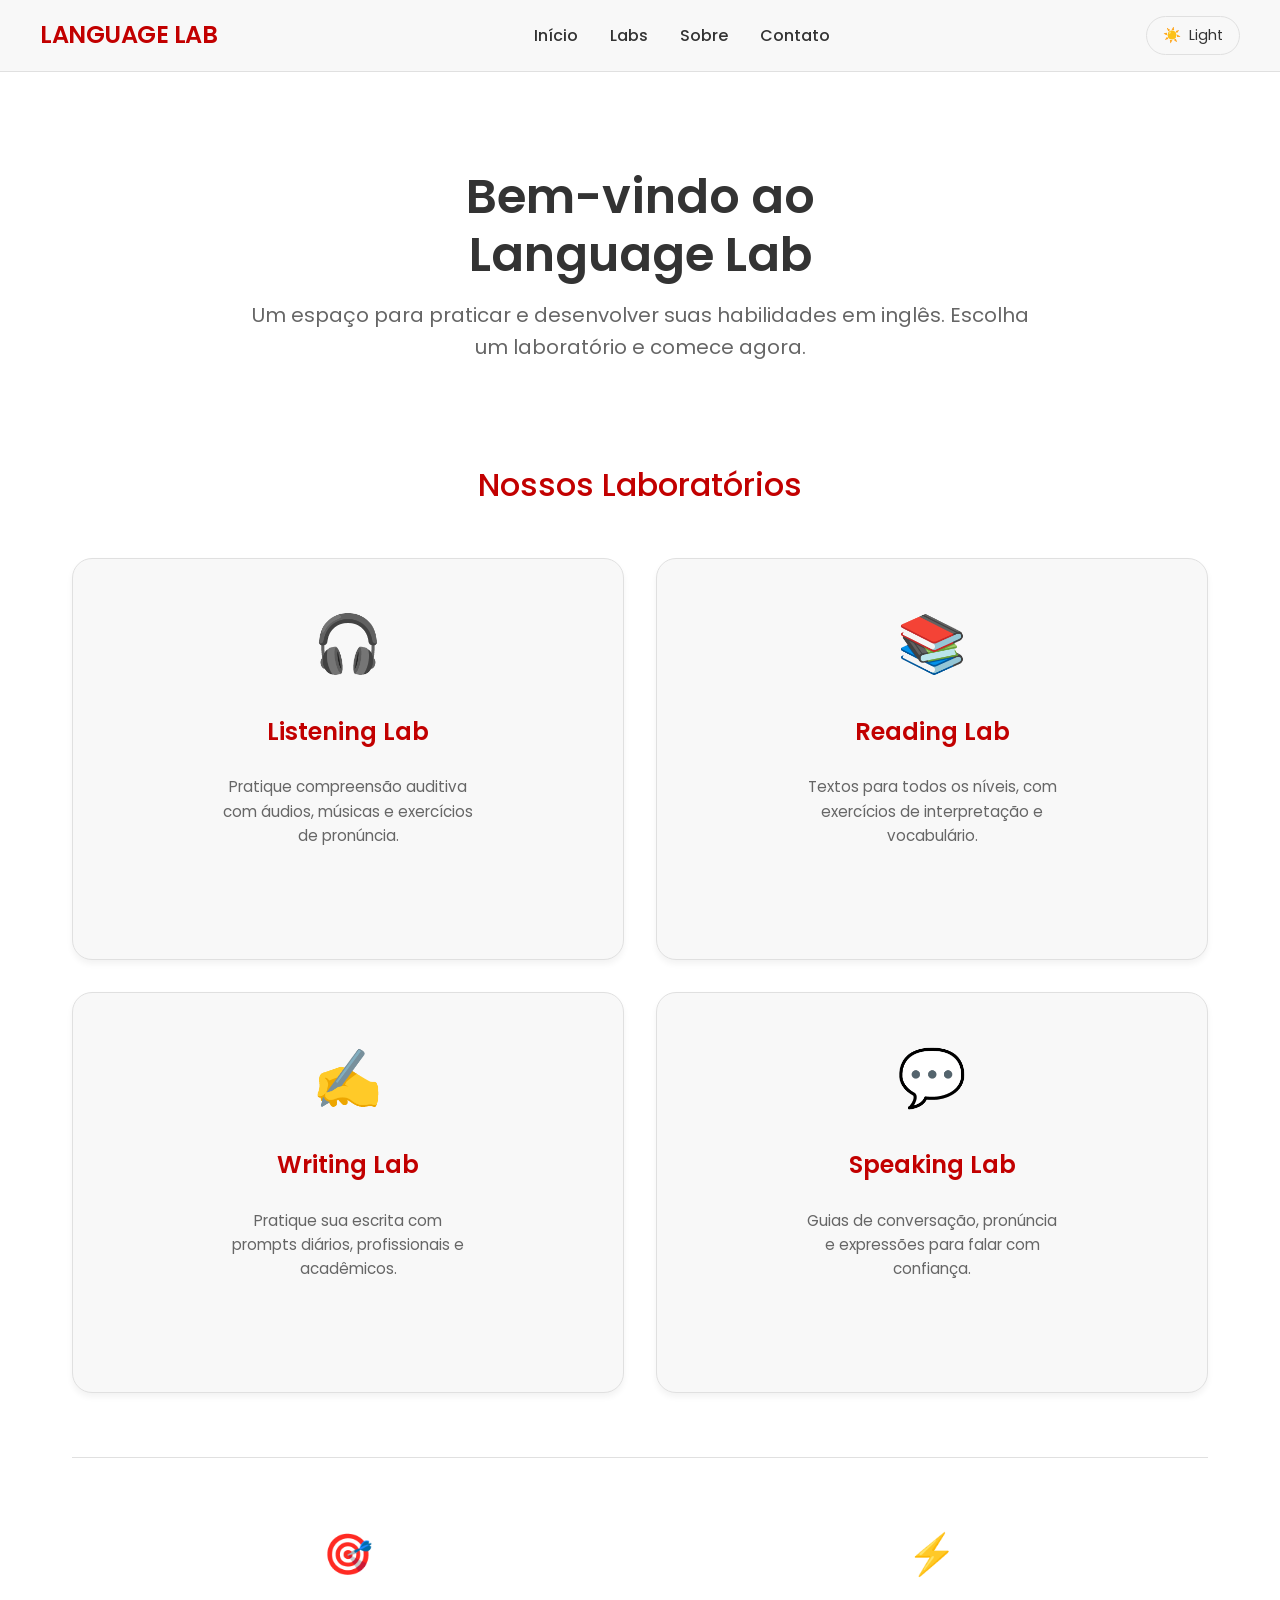
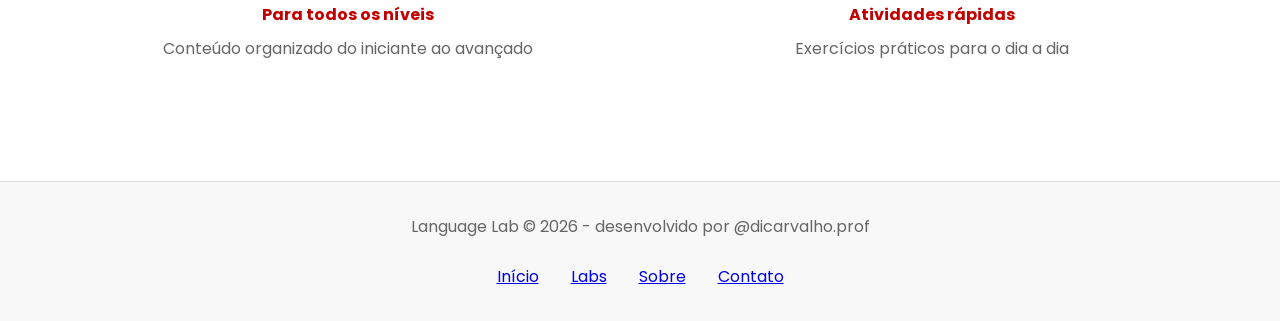
==== index.html @ 18ebef98 "index.html" ====
<!DOCTYPE html>
<html lang="pt-br">
<head>
    <meta charset="UTF-8">
    <meta name="viewport" content="width=device-width, initial-scale=1.0">
    <title>Language Lab - Home</title>
    
    <!-- Google Fonts - Poppins -->
    <link href="https://fonts.googleapis.com/css2?family=Poppins:wght@300;400;500;600;700&display=swap" rel="stylesheet">
    
    <style>
        /* ===== RESET & BASE ===== */
        * {
            margin: 0;
            padding: 0;
            box-sizing: border-box;
        }

        /* ===== LIGHT MODE (DEFAULT) ===== */
        :root {
            --primary: #c20000;
            --primary-hover: #a00000;
            --bg-primary: #ffffff;
            --bg-secondary: #f8f8f8;
            --text-primary: #333333;
            --text-secondary: #666666;
            --border: #e0e0e0;
            --card-shadow: 0 4px 6px rgba(0, 0, 0, 0.05);
            --hover-shadow: 0 10px 15px rgba(0, 0, 0, 0.1);
            --bg-secondary-rgb: 248, 248, 248;
        }

        /* ===== DARK MODE CLASS ===== */
        body.dark-mode {
            --primary: #c20000;
            --primary-hover: #a00000;
            --bg-primary: #1a1a1a;
            --bg-secondary: #2d2d2d;
            --text-primary: #ffffff;
            --text-secondary: #cccccc;
            --border: #404040;
            --card-shadow: 0 4px 6px rgba(0, 0, 0, 0.3);
            --hover-shadow: 0 10px 15px rgba(0, 0, 0, 0.4);
            --bg-secondary-rgb: 45, 45, 45;
        }

        body {
            font-family: 'Poppins', sans-serif;
            background-color: var(--bg-primary);
            color: var(--text-primary);
            line-height: 1.6;
            transition: background-color 0.3s ease, color 0.2s ease;
        }

        /* ===== TYPOGRAPHY ===== */
        h1 {
            font-size: 3rem;
            font-weight: 600;
            line-height: 1.2;
            margin-bottom: 1rem;
        }

        h2 {
            font-size: 2rem;
            color: var(--primary);
            margin-bottom: 2rem;
            font-weight: 500;
        }

        h3 {
            font-size: 1.5rem;
            margin-bottom: 0.5rem;
        }

        p {
            color: var(--text-secondary);
            margin-bottom: 1.5rem;
        }

        /* ===== LAYOUT ===== */
        .container {
            max-width: 1200px;
            margin: 0 auto;
            padding: 2rem;
        }

        /* Hero Section */
        .hero {
            text-align: center;
            padding: 4rem 0;
            max-width: 800px;
            margin: 0 auto;
        }

        .hero p {
            font-size: 1.25rem;
            margin-bottom: 2rem;
        }

        /* Labs Grid */
        .labs-grid {
            display: grid;
            grid-template-columns: repeat(2, 1fr);
            gap: 2rem;
            margin: 3rem 0;
        }

        /* Lab Card Buttons */
        .lab-card {
            background: var(--bg-secondary);
            border-radius: 20px;
            padding: 2.5rem 2rem;
            text-align: center;
            cursor: pointer;
            transition: all 0.3s cubic-bezier(0.4, 0, 0.2, 1);
            border: 1px solid var(--border);
            box-shadow: var(--card-shadow);
            display: flex;
            flex-direction: column;
            align-items: center;
            gap: 1rem;
        }

        .lab-card:hover {
            transform: translateY(-8px);
            box-shadow: var(--hover-shadow);
            border-color: var(--primary);
        }

        .lab-icon {
            font-size: 3.5rem;
            margin-bottom: 0.5rem;
        }

        .lab-card h3 {
            color: var(--primary);
            font-weight: 600;
        }

        .lab-card p {
            font-size: 0.95rem;
            margin-bottom: 1rem;
            max-width: 250px;
        }

        .lab-arrow {
            color: var(--primary);
            font-size: 1.5rem;
            opacity: 0;
            transform: translateX(-10px);
            transition: all 0.3s ease;
        }

        .lab-card:hover .lab-arrow {
            opacity: 1;
            transform: translateX(0);
        }

        /* Feature Section */
        .features {
            display: grid;
            grid-template-columns: repeat(2, 1fr);
            gap: 2rem;
            margin-top: 4rem;
            padding-top: 4rem;
            border-top: 1px solid var(--border);
        }

        .feature {
            text-align: center;
        }

        .feature-icon {
            font-size: 2.5rem;
            margin-bottom: 1rem;
        }

        .feature h4 {
            color: var(--primary);
            margin-bottom: 0.5rem;
        }

        /* ===== NAVIGATION ===== */
        .navbar {
            background: var(--bg-secondary);
            padding: 1rem 2rem;
            border-bottom: 1px solid var(--border);
            position: sticky;
            top: 0;
            z-index: 100;
            backdrop-filter: blur(10px);
            background-color: rgba(var(--bg-secondary-rgb), 0.9);
        }

        .nav-content {
            display: flex;
            justify-content: space-between;
            align-items: center;
            max-width: 1200px;
            margin: 0 auto;
        }

        .logo {
            font-weight: 600;
            color: var(--primary);
            font-size: 1.5rem;
            letter-spacing: -0.5px;
        }

        .nav-links {
            display: flex;
            gap: 2rem;
            list-style: none;
        }

        .nav-links a {
            color: var(--text-primary);
            font-weight: 500;
            text-decoration: none;  /* Remove qualquer sublinhado */
        }

        .nav-links a:hover {
            color: var(--primary);  /* Muda a cor no hover, sem sublinhado */
        }

        /* ===== THEME TOGGLE ===== */
        .theme-toggle {
            background: var(--bg-secondary);
            border: 1px solid var(--border);
            border-radius: 30px;
            padding: 0.5rem 1rem;
            cursor: pointer;
            display: flex;
            align-items: center;
            gap: 0.5rem;
            color: var(--text-primary);
            font-family: 'Poppins', sans-serif;
            font-size: 0.9rem;
        }

        .theme-toggle:hover {
            background: var(--border);
        }

        /* ===== ANIMATIONS ===== */
        @keyframes fadeIn {
            from {
                opacity: 0;
                transform: translateY(20px);
            }
            to {
                opacity: 1;
                transform: translateY(0);
            }
        }

        .fade-in {
            animation: fadeIn 0.6s ease forwards;
        }

        .stagger > * {
            opacity: 0;
            animation: fadeIn 0.5s ease forwards;
        }

        .stagger > *:nth-child(1) { animation-delay: 0.1s; }
        .stagger > *:nth-child(2) { animation-delay: 0.2s; }
        .stagger > *:nth-child(3) { animation-delay: 0.3s; }
        .stagger > *:nth-child(4) { animation-delay: 0.4s; }

        /* ===== RESPONSIVE ===== */
        @media (max-width: 768px) {
            h1 { font-size: 2.5rem; }
            
            .container {
                padding: 1rem;
            }
            
            .hero {
                padding: 2rem 0;
            }
            
            .labs-grid {
                grid-template-columns: 1fr;
                gap: 1rem;
            }
            
            .features {
                grid-template-columns: 1fr;
                gap: 2rem;
            }
            
            .nav-links {
                display: none;
            }
        }

        @media (max-width: 480px) {
            h1 { font-size: 2rem; }
            
            .lab-card {
                padding: 2rem 1.5rem;
            }
        }
    </style>
</head>
<body>
    <!-- Navigation Bar -->
    <nav class="navbar">
        <div class="nav-content">
            <div class="logo">LANGUAGE LAB</div>
            
            <ul class="nav-links">
                <li><a href="#" class="active">Início</a></li>
                <li><a href="#">Labs</a></li>
                <li><a href="#">Sobre</a></li>
                <li><a href="#">Contato</a></li>
            </ul>
            
            <!-- Dark mode toggle -->
            <button class="theme-toggle" id="themeToggle">
                <span id="themeIcon">☀️</span> 
                <span id="themeText">Light</span>
            </button>
        </div>
    </nav>

    <!-- Main Content -->
    <main class="container">
        <!-- Hero Section -->
        <div class="hero fade-in">
            <h1>Bem-vindo ao<br>Language Lab</h1>
            <p>Um espaço para praticar e desenvolver suas habilidades em inglês. Escolha um laboratório e comece agora.</p>
        </div>

        <!-- Labs Grid -->
        <h2 class="fade-in" style="text-align: center;">Nossos Laboratórios</h2>
        
        <div class="labs-grid stagger">
            <!-- Listening Lab Card -->
            <div class="lab-card" onclick="window.location.href='#';">
                <div class="lab-icon">🎧</div>
                <h3>Listening Lab</h3>
                <p>Pratique compreensão auditiva com áudios, músicas e exercícios de pronúncia.</p>
                <div class="lab-arrow">→</div>
            </div>

            <!-- Reading Lab Card -->
            <div class="lab-card" onclick="window.location.href='#';">
                <div class="lab-icon">📚</div>
                <h3>Reading Lab</h3>
                <p>Textos para todos os níveis, com exercícios de interpretação e vocabulário.</p>
                <div class="lab-arrow">→</div>
            </div>

            <!-- Writing Lab Card -->
            <div class="lab-card" onclick="window.location.href='#';">
                <div class="lab-icon">✍️</div>
                <h3>Writing Lab</h3>
                <p>Pratique sua escrita com prompts diários, profissionais e acadêmicos.</p>
                <div class="lab-arrow">→</div>
            </div>

            <!-- Speaking Lab Card -->
            <div class="lab-card" onclick="window.location.href='#';">
                <div class="lab-icon">💬</div>
                <h3>Speaking Lab</h3>
                <p>Guias de conversação, pronúncia e expressões para falar com confiança.</p>
                <div class="lab-arrow">→</div>
            </div>
        </div>

        <!-- Features Section -->
        <div class="features">
            <div class="feature">
                <div class="feature-icon">🎯</div>
                <h4>Para todos os níveis</h4>
                <p>Conteúdo organizado do iniciante ao avançado</p>
            </div>
            
            <div class="feature">
                <div class="feature-icon">⚡</div>
                <h4>Atividades rápidas</h4>
                <p>Exercícios práticos para o dia a dia</p>
            </div>
        </div>
    </main>

    <!-- Footer -->
    <footer style="margin-top: 4rem; padding: 2rem; background: var(--bg-secondary); border-top: 1px solid var(--border);">
        <div style="max-width: 1200px; margin: 0 auto; text-align: center; color: var(--text-secondary);">
            <p>Language Lab © 2026 - desenvolvido por @dicarvalho.prof</p>
            <div style="display: flex; gap: 2rem; justify-content: center; margin-top: 1rem; flex-wrap: wrap;">
                <a href="#">Início</a>
                <a href="#">Labs</a>
                <a href="#">Sobre</a>
                <a href="#">Contato</a>
            </div>
        </div>
    </footer>

    <!-- Script for dark mode -->
    <script>
        const themeToggle = document.getElementById('themeToggle');
        const themeIcon = document.getElementById('themeIcon');
        const themeText = document.getElementById('themeText');
        
        // Check for saved preference
        const savedMode = localStorage.getItem('darkMode');
        
        if (savedMode === 'true') {
            document.body.classList.add('dark-mode');
            themeIcon.textContent = '🌙';
            themeText.textContent = 'Dark';
        } else {
            document.body.classList.remove('dark-mode');
            themeIcon.textContent = '☀️';
            themeText.textContent = 'Light';
        }
        
        // Toggle function
        themeToggle.addEventListener('click', function() {
            document.body.classList.toggle('dark-mode');
            const isDarkMode = document.body.classList.contains('dark-mode');
            
            if (isDarkMode) {
                themeIcon.textContent = '🌙';
                themeText.textContent = 'Dark';
            } else {
                themeIcon.textContent = '☀️';
                themeText.textContent = 'Light';
            }
            
            localStorage.setItem('darkMode', isDarkMode);
        });
    </script>
</body>
</html>
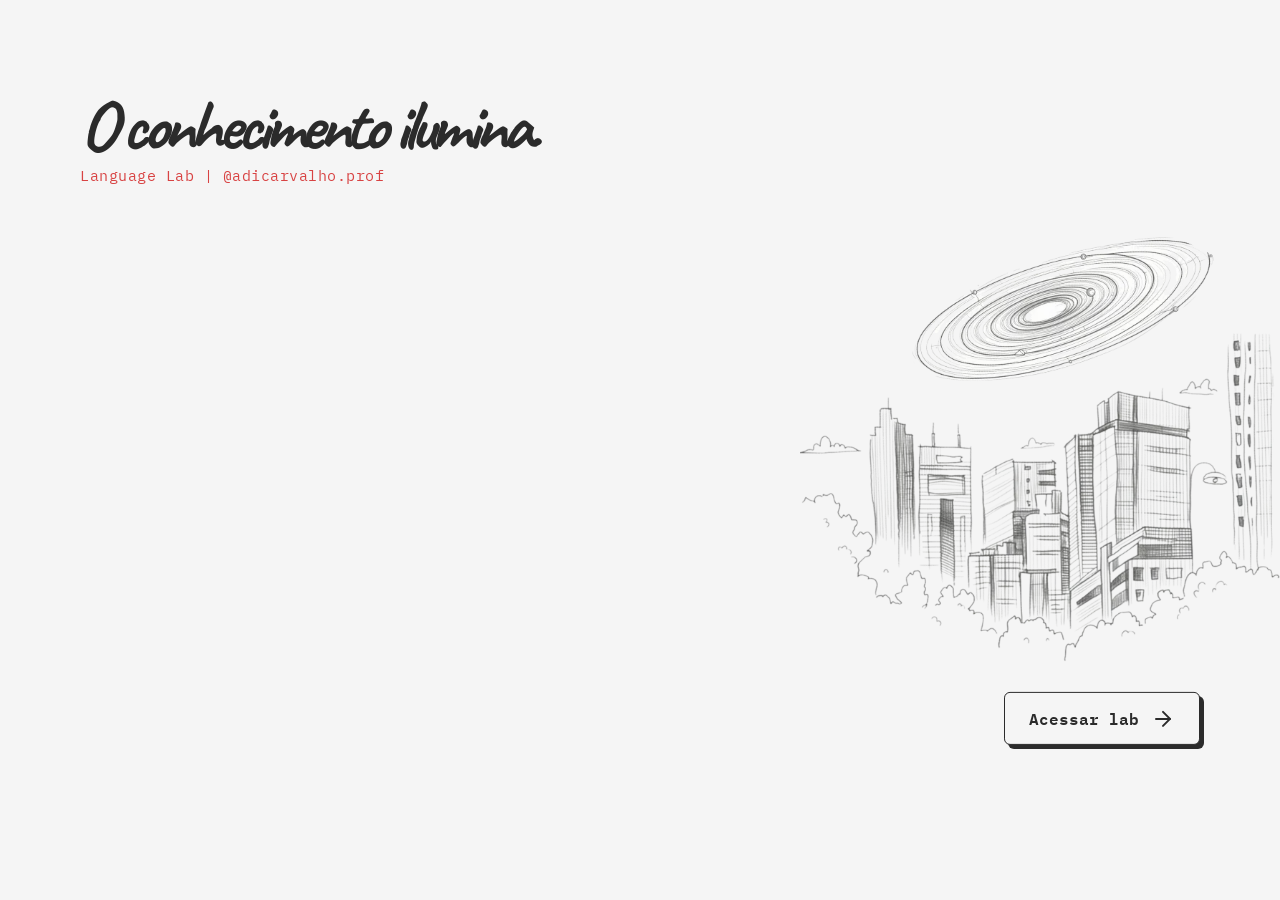
==== commit c87baaf1: "Create index.html" ====
--- a/index.html
+++ b/index.html
@@ -1,437 +1,260 @@
 <!DOCTYPE html>
-<html lang="pt-br">
+<html lang="pt-BR">
 <head>
     <meta charset="UTF-8">
-    <meta name="viewport" content="width=device-width, initial-scale=1.0">
-    <title>Language Lab - Home</title>
-    
-    <!-- Google Fonts - Poppins -->
-    <link href="https://fonts.googleapis.com/css2?family=Poppins:wght@300;400;500;600;700&display=swap" rel="stylesheet">
-    
+    <meta name="viewport" content="width=device-width, initial-scale=1.0, user-scalable=no">
+    <title>Language Lab</title>
     <style>
-        /* ===== RESET & BASE ===== */
+        @import url('https://fonts.googleapis.com/css2?family=Caveat:wght@600;700&family=IBM+Plex+Mono:wght@400;600&display=swap');
+
         * {
             margin: 0;
             padding: 0;
             box-sizing: border-box;
-        }
-
-        /* ===== LIGHT MODE (DEFAULT) ===== */
-        :root {
-            --primary: #c20000;
-            --primary-hover: #a00000;
-            --bg-primary: #ffffff;
-            --bg-secondary: #f8f8f8;
-            --text-primary: #333333;
-            --text-secondary: #666666;
-            --border: #e0e0e0;
-            --card-shadow: 0 4px 6px rgba(0, 0, 0, 0.05);
-            --hover-shadow: 0 10px 15px rgba(0, 0, 0, 0.1);
-            --bg-secondary-rgb: 248, 248, 248;
-        }
-
-        /* ===== DARK MODE CLASS ===== */
-        body.dark-mode {
-            --primary: #c20000;
-            --primary-hover: #a00000;
-            --bg-primary: #1a1a1a;
-            --bg-secondary: #2d2d2d;
-            --text-primary: #ffffff;
-            --text-secondary: #cccccc;
-            --border: #404040;
-            --card-shadow: 0 4px 6px rgba(0, 0, 0, 0.3);
-            --hover-shadow: 0 10px 15px rgba(0, 0, 0, 0.4);
-            --bg-secondary-rgb: 45, 45, 45;
+            user-select: none;
+        }
+
+        html, body {
+            height: 100%;
         }
 
         body {
-            font-family: 'Poppins', sans-serif;
-            background-color: var(--bg-primary);
-            color: var(--text-primary);
-            line-height: 1.6;
-            transition: background-color 0.3s ease, color 0.2s ease;
-        }
-
-        /* ===== TYPOGRAPHY ===== */
-        h1 {
-            font-size: 3rem;
-            font-weight: 600;
-            line-height: 1.2;
-            margin-bottom: 1rem;
-        }
-
-        h2 {
-            font-size: 2rem;
-            color: var(--primary);
-            margin-bottom: 2rem;
-            font-weight: 500;
-        }
-
-        h3 {
-            font-size: 1.5rem;
-            margin-bottom: 0.5rem;
-        }
-
-        p {
-            color: var(--text-secondary);
-            margin-bottom: 1.5rem;
-        }
-
-        /* ===== LAYOUT ===== */
+            background-color: #f5f5f5;
+            font-family: 'IBM Plex Mono', monospace;
+            overflow: hidden;
+        }
+
         .container {
+            position: relative;
+            width: 100%;
+            height: 100%;
             max-width: 1200px;
             margin: 0 auto;
-            padding: 2rem;
-        }
-
-        /* Hero Section */
-        .hero {
-            text-align: center;
-            padding: 4rem 0;
-            max-width: 800px;
-            margin: 0 auto;
-        }
-
-        .hero p {
-            font-size: 1.25rem;
-            margin-bottom: 2rem;
-        }
-
-        /* Labs Grid */
-        .labs-grid {
-            display: grid;
-            grid-template-columns: repeat(2, 1fr);
-            gap: 2rem;
-            margin: 3rem 0;
-        }
-
-        /* Lab Card Buttons */
-        .lab-card {
-            background: var(--bg-secondary);
-            border-radius: 20px;
-            padding: 2.5rem 2rem;
-            text-align: center;
+        }
+
+        /* ===== TEXTOS DO TOPO ===== */
+        .header-text {
+            position: absolute;
+            top: 90px;
+            left: 40px;
+            display: flex;
+            flex-direction: column;
+            gap: 4px;
+            z-index: 10;
+        }
+
+        .title {
+            font-family: 'Caveat', cursive;
+            font-size: 72px;
+            font-weight: 700;
+            color: #2b2b2b;
+            line-height: 1;
+            white-space: nowrap;
+            letter-spacing: -0.08em;
+            margin-right: -0.08em;
+        }
+
+        .subtitle {
+            font-family: 'IBM Plex Mono', monospace;
+            font-size: 15px;
+            color: #d84343;
+            letter-spacing: 0.5px;
+        }
+
+        /* ===== LADO ESQUERDO: VÍDEO ===== */
+        .left-side {
+            position: absolute;
+            top: 220px;
+            left: 40px;
+            bottom: 40px;
+            width: 420px;
+            display: flex;
+            align-items: center;
+        }
+
+        .video-wrapper {
+            width: 100%;
+        }
+
+        .video-wrapper video {
+            width: 100%;
+            height: auto;
+            display: block;
+            border-radius: 12px;
+        }
+
+        /* ===== LADO DIREITO: CIDADE + BOTÃO ===== */
+        .right-side {
+            position: absolute;
+            top: 50%;
+            right: -40px;
+            transform: translateY(-50%);
+            display: flex;
+            flex-direction: column;
+            align-items: flex-end;
+            z-index: 5;
+        }
+
+        .city-image {
+            width: 480px;
+            margin-bottom: 30px;
+            margin-right: 0;
+        }
+
+        .city-image img {
+            width: 100%;
+            height: auto;
+            display: block;
+        }
+
+        /* ===== BOTÃO FÍSICO ===== */
+        .action-btn {
+            background: #f5f5f5;
+            border: 1px solid #2b2b2b;
+            color: #2b2b2b;
+            font-family: 'IBM Plex Mono', monospace;
+            font-size: 16px;
+            font-weight: 600;
+            padding: 12px 24px;
+            border-radius: 6px;
             cursor: pointer;
-            transition: all 0.3s cubic-bezier(0.4, 0, 0.2, 1);
-            border: 1px solid var(--border);
-            box-shadow: var(--card-shadow);
-            display: flex;
-            flex-direction: column;
+            display: flex;
             align-items: center;
-            gap: 1rem;
-        }
-
-        .lab-card:hover {
-            transform: translateY(-8px);
-            box-shadow: var(--hover-shadow);
-            border-color: var(--primary);
-        }
-
-        .lab-icon {
-            font-size: 3.5rem;
-            margin-bottom: 0.5rem;
-        }
-
-        .lab-card h3 {
-            color: var(--primary);
-            font-weight: 600;
-        }
-
-        .lab-card p {
-            font-size: 0.95rem;
-            margin-bottom: 1rem;
-            max-width: 250px;
-        }
-
-        .lab-arrow {
-            color: var(--primary);
-            font-size: 1.5rem;
+            gap: 12px;
+            margin-right: 80px;
+            box-shadow: 4px 4px 0px #2b2b2b; 
+            transition: transform 0.1s ease, box-shadow 0.1s ease, background-color 0.1s ease;
+        }
+
+        .action-btn:hover,
+        .action-btn:active {
+            transform: translate(4px, 4px);
+            box-shadow: 0px 0px 0px #2b2b2b;
+            background-color: #ebebeb;
+        }
+
+        .action-btn svg {
+            width: 24px;
+            height: 24px;
+        }
+
+        /* ===== ANIMAÇÕES ===== */
+        .fade-in-up {
             opacity: 0;
-            transform: translateX(-10px);
-            transition: all 0.3s ease;
-        }
-
-        .lab-card:hover .lab-arrow {
+            transform: translateY(30px);
+            transition: opacity 1.2s ease-out, transform 1.2s ease-out;
+        }
+
+        .fade-in-up.visible {
             opacity: 1;
-            transform: translateX(0);
-        }
-
-        /* Feature Section */
-        .features {
-            display: grid;
-            grid-template-columns: repeat(2, 1fr);
-            gap: 2rem;
-            margin-top: 4rem;
-            padding-top: 4rem;
-            border-top: 1px solid var(--border);
-        }
-
-        .feature {
-            text-align: center;
-        }
-
-        .feature-icon {
-            font-size: 2.5rem;
-            margin-bottom: 1rem;
-        }
-
-        .feature h4 {
-            color: var(--primary);
-            margin-bottom: 0.5rem;
-        }
-
-        /* ===== NAVIGATION ===== */
-        .navbar {
-            background: var(--bg-secondary);
-            padding: 1rem 2rem;
-            border-bottom: 1px solid var(--border);
-            position: sticky;
-            top: 0;
-            z-index: 100;
-            backdrop-filter: blur(10px);
-            background-color: rgba(var(--bg-secondary-rgb), 0.9);
-        }
-
-        .nav-content {
-            display: flex;
-            justify-content: space-between;
-            align-items: center;
-            max-width: 1200px;
-            margin: 0 auto;
-        }
-
-        .logo {
-            font-weight: 600;
-            color: var(--primary);
-            font-size: 1.5rem;
-            letter-spacing: -0.5px;
-        }
-
-        .nav-links {
-            display: flex;
-            gap: 2rem;
-            list-style: none;
-        }
-
-        .nav-links a {
-            color: var(--text-primary);
-            font-weight: 500;
-            text-decoration: none;  /* Remove qualquer sublinhado */
-        }
-
-        .nav-links a:hover {
-            color: var(--primary);  /* Muda a cor no hover, sem sublinhado */
-        }
-
-        /* ===== THEME TOGGLE ===== */
-        .theme-toggle {
-            background: var(--bg-secondary);
-            border: 1px solid var(--border);
-            border-radius: 30px;
-            padding: 0.5rem 1rem;
-            cursor: pointer;
-            display: flex;
-            align-items: center;
-            gap: 0.5rem;
-            color: var(--text-primary);
-            font-family: 'Poppins', sans-serif;
-            font-size: 0.9rem;
-        }
-
-        .theme-toggle:hover {
-            background: var(--border);
-        }
-
-        /* ===== ANIMATIONS ===== */
-        @keyframes fadeIn {
-            from {
-                opacity: 0;
-                transform: translateY(20px);
-            }
-            to {
-                opacity: 1;
+            transform: translateY(0);
+        }
+
+        .right-side.fade-in-up {
+            transform: translateY(-40%);
+        }
+        .right-side.fade-in-up.visible {
+            transform: translateY(-50%);
+        }
+
+        .delay-1 { transition-delay: 0.2s; }
+        .delay-2 { transition-delay: 0.8s; }
+        .delay-3 { transition-delay: 1.4s; }
+        .delay-4 { transition-delay: 1.8s; }
+
+        /* ===== MEDIA QUERIES (MOBILE) ===== */
+        @media (max-width: 900px) {
+            .header-text {
+                top: 40px;
+                left: 20px;
+            }
+            .title {
+                font-size: 42px;
+            }
+            .subtitle {
+                font-size: 12px;
+            }
+
+            .left-side {
+                top: 140px;
+                left: 20px;
+                width: 240px;
+                bottom: auto;
+            }
+
+            .right-side {
+                right: -20px;
+                top: auto;
+                bottom: 40px;
+                transform: none;
+            }
+            .right-side.fade-in-up {
+                transform: translateY(30px);
+            }
+            .right-side.fade-in-up.visible {
                 transform: translateY(0);
             }
-        }
-
-        .fade-in {
-            animation: fadeIn 0.6s ease forwards;
-        }
-
-        .stagger > * {
-            opacity: 0;
-            animation: fadeIn 0.5s ease forwards;
-        }
-
-        .stagger > *:nth-child(1) { animation-delay: 0.1s; }
-        .stagger > *:nth-child(2) { animation-delay: 0.2s; }
-        .stagger > *:nth-child(3) { animation-delay: 0.3s; }
-        .stagger > *:nth-child(4) { animation-delay: 0.4s; }
-
-        /* ===== RESPONSIVE ===== */
-        @media (max-width: 768px) {
-            h1 { font-size: 2.5rem; }
             
-            .container {
-                padding: 1rem;
-            }
-            
-            .hero {
-                padding: 2rem 0;
-            }
-            
-            .labs-grid {
-                grid-template-columns: 1fr;
-                gap: 1rem;
-            }
-            
-            .features {
-                grid-template-columns: 1fr;
-                gap: 2rem;
-            }
-            
-            .nav-links {
-                display: none;
-            }
-        }
-
-        @media (max-width: 480px) {
-            h1 { font-size: 2rem; }
-            
-            .lab-card {
-                padding: 2rem 1.5rem;
+            .city-image {
+                width: 280px;
+                margin-bottom: 15px;
+            }
+
+            .action-btn {
+                margin-right: 40px;
+                padding: 10px 18px;
+                font-size: 14px;
+                box-shadow: 3px 3px 0px #2b2b2b;
+            }
+            .action-btn:hover, .action-btn:active {
+                transform: translate(3px, 3px);
             }
         }
     </style>
 </head>
 <body>
-    <!-- Navigation Bar -->
-    <nav class="navbar">
-        <div class="nav-content">
-            <div class="logo">LANGUAGE LAB</div>
+
+    <div class="container">
+        
+        <div class="header-text">
+            <h1 class="title fade-in-up delay-1">O conhecimento ilumina.</h1>
+            <p class="subtitle fade-in-up delay-1">Language Lab | @adicarvalho.prof</p>
+        </div>
+
+        <div class="left-side fade-in-up delay-3">
+            <div class="video-wrapper">
+                <!-- Mudei para .mp4. O código de autoplay e não-loop continua o mesmo -->
+                <video id="marsVideo" src="assets/marsvideo.mp4" autoplay muted playsinline></video>
+            </div>
+        </div>
+
+        <div class="right-side fade-in-up delay-2">
+            <div class="city-image">
+                <img src="assets/opening.webp" alt="Cidade Ilustrada">
+            </div>
             
-            <ul class="nav-links">
-                <li><a href="#" class="active">Início</a></li>
-                <li><a href="#">Labs</a></li>
-                <li><a href="#">Sobre</a></li>
-                <li><a href="#">Contato</a></li>
-            </ul>
-            
-            <!-- Dark mode toggle -->
-            <button class="theme-toggle" id="themeToggle">
-                <span id="themeIcon">☀️</span> 
-                <span id="themeText">Light</span>
+            <button class="action-btn fade-in-up delay-4">
+                Acessar lab
+                <svg viewBox="0 0 24 24" fill="none" stroke="currentColor" stroke-width="2" stroke-linecap="round" stroke-linejoin="round">
+                    <line x1="5" y1="12" x2="19" y2="12"></line>
+                    <polyline points="12 5 19 12 12 19"></polyline>
+                </svg>
             </button>
         </div>
-    </nav>
-
-    <!-- Main Content -->
-    <main class="container">
-        <!-- Hero Section -->
-        <div class="hero fade-in">
-            <h1>Bem-vindo ao<br>Language Lab</h1>
-            <p>Um espaço para praticar e desenvolver suas habilidades em inglês. Escolha um laboratório e comece agora.</p>
-        </div>
-
-        <!-- Labs Grid -->
-        <h2 class="fade-in" style="text-align: center;">Nossos Laboratórios</h2>
-        
-        <div class="labs-grid stagger">
-            <!-- Listening Lab Card -->
-            <div class="lab-card" onclick="window.location.href='#';">
-                <div class="lab-icon">🎧</div>
-                <h3>Listening Lab</h3>
-                <p>Pratique compreensão auditiva com áudios, músicas e exercícios de pronúncia.</p>
-                <div class="lab-arrow">→</div>
-            </div>
-
-            <!-- Reading Lab Card -->
-            <div class="lab-card" onclick="window.location.href='#';">
-                <div class="lab-icon">📚</div>
-                <h3>Reading Lab</h3>
-                <p>Textos para todos os níveis, com exercícios de interpretação e vocabulário.</p>
-                <div class="lab-arrow">→</div>
-            </div>
-
-            <!-- Writing Lab Card -->
-            <div class="lab-card" onclick="window.location.href='#';">
-                <div class="lab-icon">✍️</div>
-                <h3>Writing Lab</h3>
-                <p>Pratique sua escrita com prompts diários, profissionais e acadêmicos.</p>
-                <div class="lab-arrow">→</div>
-            </div>
-
-            <!-- Speaking Lab Card -->
-            <div class="lab-card" onclick="window.location.href='#';">
-                <div class="lab-icon">💬</div>
-                <h3>Speaking Lab</h3>
-                <p>Guias de conversação, pronúncia e expressões para falar com confiança.</p>
-                <div class="lab-arrow">→</div>
-            </div>
-        </div>
-
-        <!-- Features Section -->
-        <div class="features">
-            <div class="feature">
-                <div class="feature-icon">🎯</div>
-                <h4>Para todos os níveis</h4>
-                <p>Conteúdo organizado do iniciante ao avançado</p>
-            </div>
+
+    </div>
+
+    <script>
+        window.addEventListener('DOMContentLoaded', () => {
+            setTimeout(() => {
+                const elements = document.querySelectorAll('.fade-in-up');
+                elements.forEach(el => el.classList.add('visible'));
+            }, 100);
             
-            <div class="feature">
-                <div class="feature-icon">⚡</div>
-                <h4>Atividades rápidas</h4>
-                <p>Exercícios práticos para o dia a dia</p>
-            </div>
-        </div>
-    </main>
-
-    <!-- Footer -->
-    <footer style="margin-top: 4rem; padding: 2rem; background: var(--bg-secondary); border-top: 1px solid var(--border);">
-        <div style="max-width: 1200px; margin: 0 auto; text-align: center; color: var(--text-secondary);">
-            <p>Language Lab © 2026 - desenvolvido por @dicarvalho.prof</p>
-            <div style="display: flex; gap: 2rem; justify-content: center; margin-top: 1rem; flex-wrap: wrap;">
-                <a href="#">Início</a>
-                <a href="#">Labs</a>
-                <a href="#">Sobre</a>
-                <a href="#">Contato</a>
-            </div>
-        </div>
-    </footer>
-
-    <!-- Script for dark mode -->
-    <script>
-        const themeToggle = document.getElementById('themeToggle');
-        const themeIcon = document.getElementById('themeIcon');
-        const themeText = document.getElementById('themeText');
-        
-        // Check for saved preference
-        const savedMode = localStorage.getItem('darkMode');
-        
-        if (savedMode === 'true') {
-            document.body.classList.add('dark-mode');
-            themeIcon.textContent = '🌙';
-            themeText.textContent = 'Dark';
-        } else {
-            document.body.classList.remove('dark-mode');
-            themeIcon.textContent = '☀️';
-            themeText.textContent = 'Light';
-        }
-        
-        // Toggle function
-        themeToggle.addEventListener('click', function() {
-            document.body.classList.toggle('dark-mode');
-            const isDarkMode = document.body.classList.contains('dark-mode');
-            
-            if (isDarkMode) {
-                themeIcon.textContent = '🌙';
-                themeText.textContent = 'Dark';
-            } else {
-                themeIcon.textContent = '☀️';
-                themeText.textContent = 'Light';
-            }
-            
-            localStorage.setItem('darkMode', isDarkMode);
+            const video = document.getElementById('marsVideo');
+            if (video) {
+                video.currentTime = 0;
+            }
         });
     </script>
 </body>
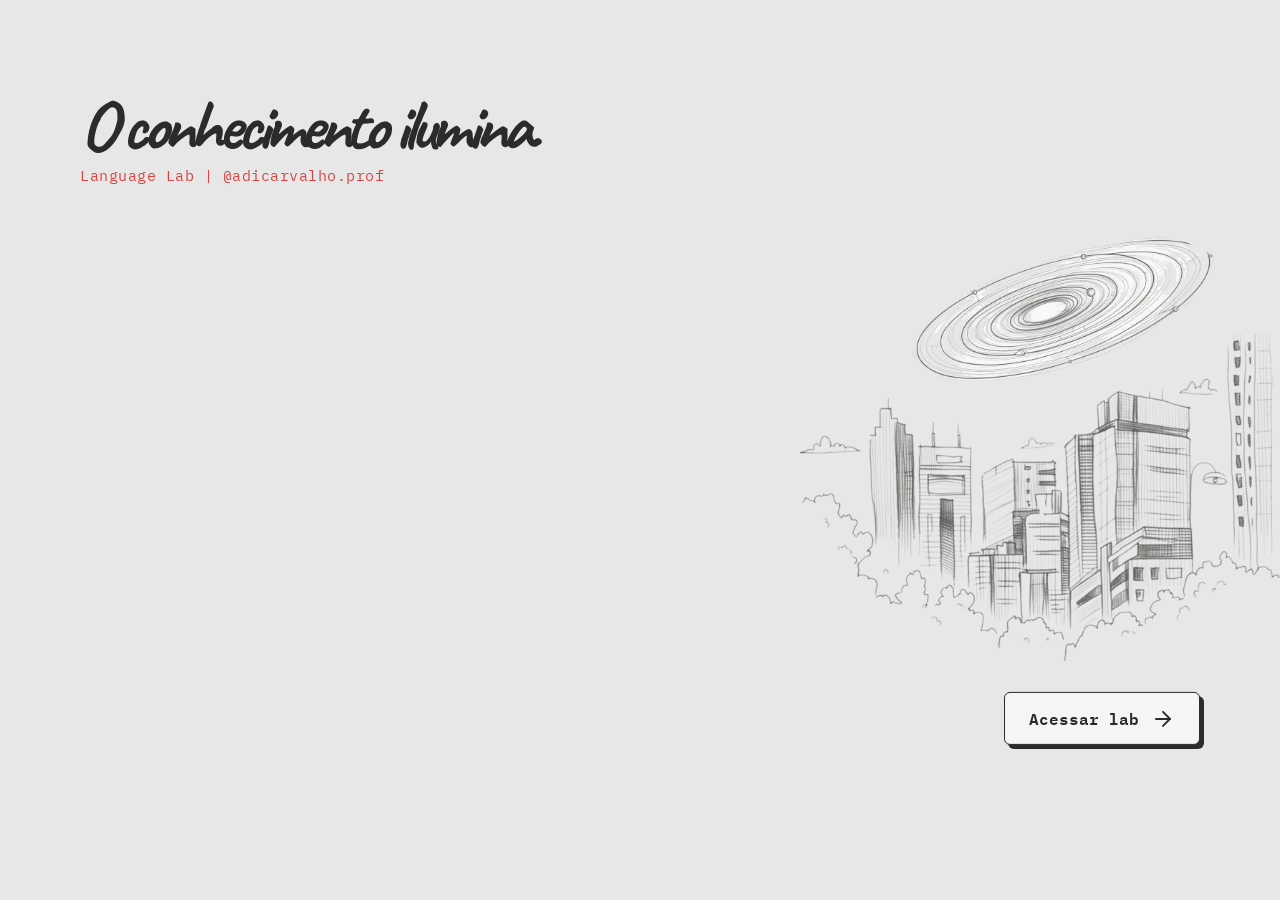
==== commit d88e6a65: "Update index.html" ====
--- a/index.html
+++ b/index.html
@@ -19,7 +19,7 @@
         }
 
         body {
-            background-color: #f5f5f5;
+            background-color: #e7e7e7;
             font-family: 'IBM Plex Mono', monospace;
             overflow: hidden;
         }
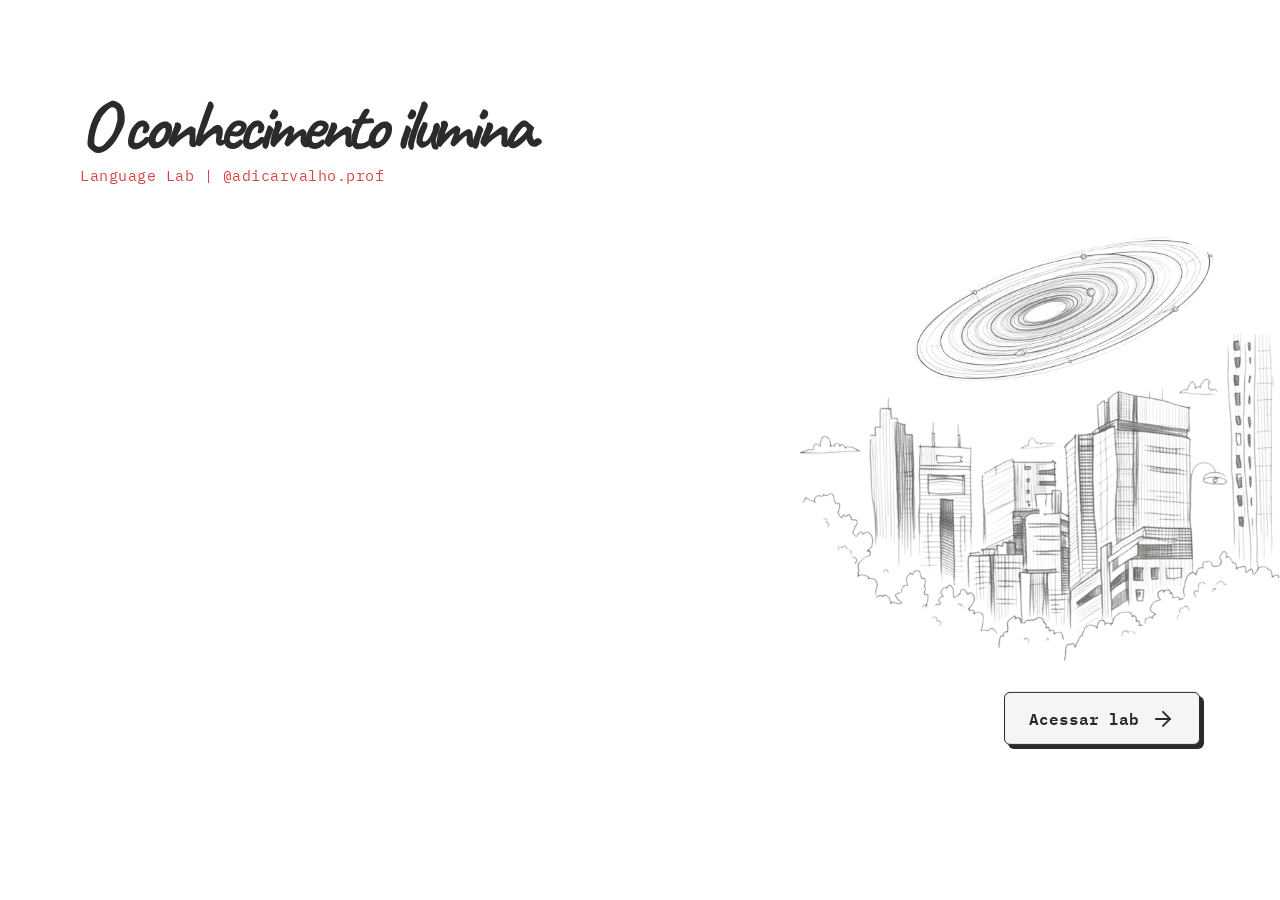
==== commit b7964260: "Update index.html" ====
--- a/index.html
+++ b/index.html
@@ -19,7 +19,7 @@
         }
 
         body {
-            background-color: #e7e7e7;
+            background-color: #ffffff;
             font-family: 'IBM Plex Mono', monospace;
             overflow: hidden;
         }
